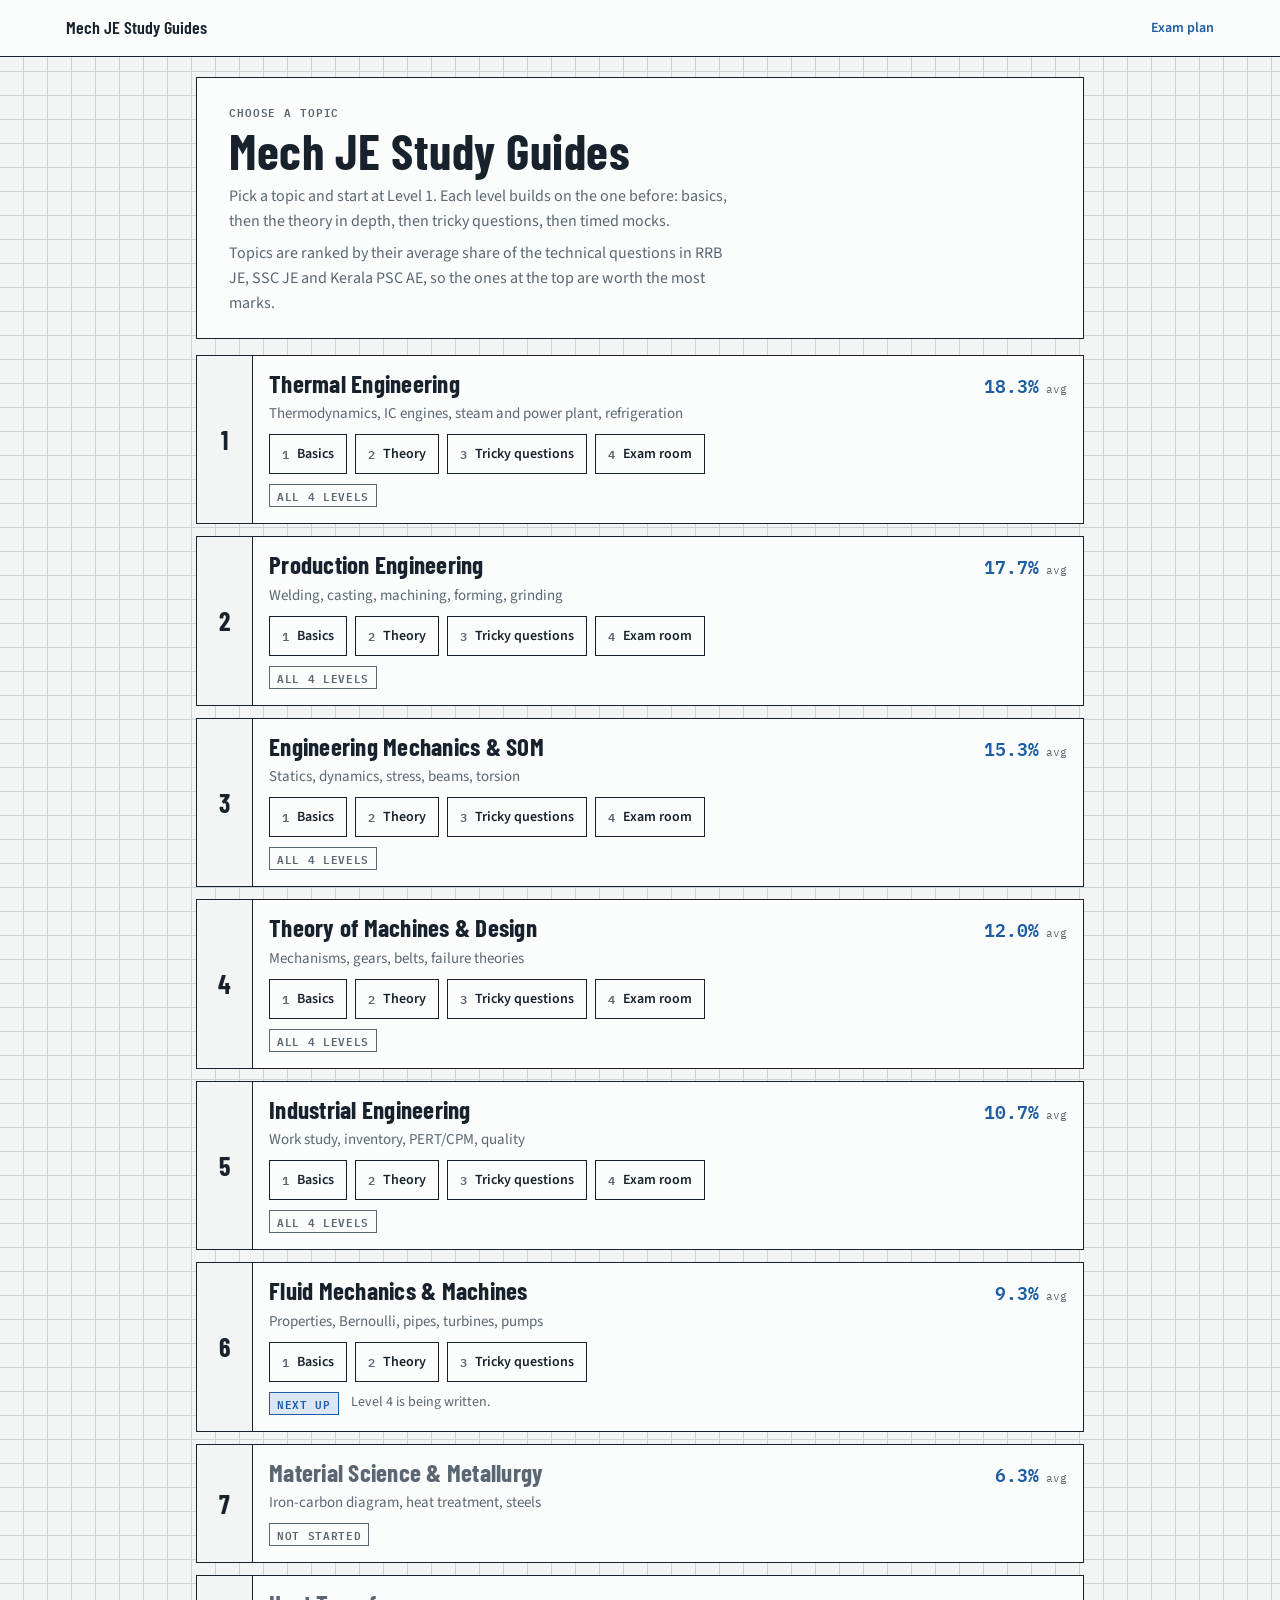
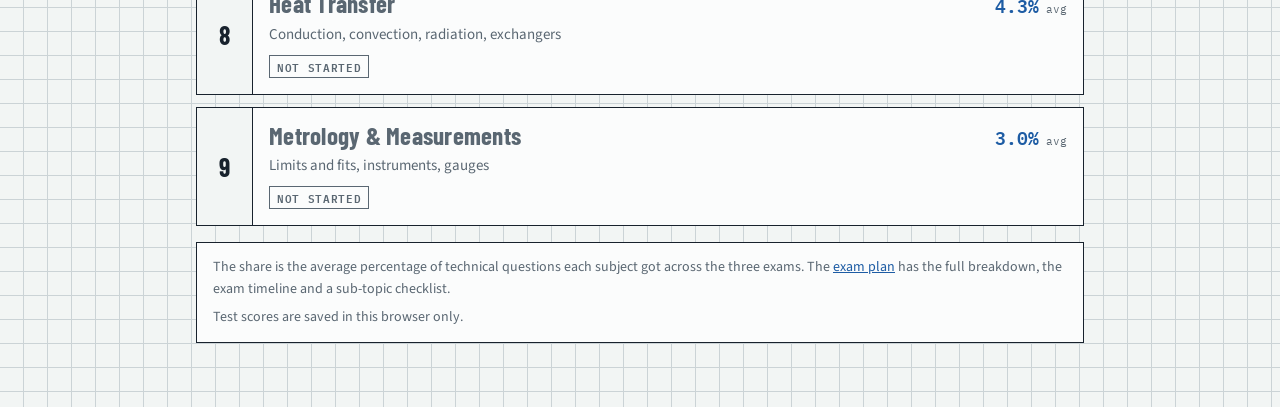
==== index.html @ 7ac5fe8a "Add Fluid Mechanics and Machines Level 3: Tricky Questions 41 real past questions across the same 10" ====
<!doctype html>
<html lang="en">
<head>
<meta charset="utf-8">
<meta name="viewport" content="width=device-width,initial-scale=1">
<title>Mech JE Study Guides</title>
<meta name="description" content="Study guides for Mechanical JE exams (RRB JE, SSC JE, Kerala PSC AE), one topic at a time, from basics to timed mocks.">
<link rel="preconnect" href="https://fonts.googleapis.com">
<link rel="stylesheet" href="https://fonts.googleapis.com/css2?family=Barlow+Condensed:wght@500;600;700&family=Source+Sans+3:wght@400;600;700&family=IBM+Plex+Mono:wght@400;600&display=swap">
<link rel="stylesheet" href="assets/site.css">
<style>
/* Home: the subjects as a ranked parts list. Each finished level is a button straight into that level. */
.home{max-width:920px;margin:0 auto;padding:20px 16px 64px;display:flex;flex-direction:column;gap:16px}
.hero{padding:22px clamp(16px,4vw,32px)}
.hero h1{margin:0 0 8px;font-size:clamp(34px,7vw,50px);line-height:1.02}
.hero p{margin:0;max-width:64ch;color:var(--muted)}
.hero p+p{margin-top:8px}
.label{font:600 11px/1.2 var(--mono);text-transform:uppercase;letter-spacing:.08em;color:var(--muted)}
.topics{list-style:none;margin:0;padding:0;display:flex;flex-direction:column;gap:12px}
.topic{display:grid;grid-template-columns:56px minmax(0,1fr)}
.topic .rank{display:flex;align-items:center;justify-content:center;border-right:1.5px solid var(--ink);background:var(--paper);font:700 26px/1 var(--display)}
.topic .body{padding:14px 16px 16px;display:flex;flex-direction:column;gap:10px;min-width:0}
.topic .head{display:flex;align-items:baseline;justify-content:space-between;gap:12px}
.topic h2{margin:0;font-size:25px;line-height:1.1}
.topic h2 a{color:var(--ink);text-decoration:none}
.topic h2 a:hover{color:var(--accent)}
.topic .share{font:600 18px/1 var(--mono);color:var(--accent);white-space:nowrap}
.topic .share small{font-size:11px;color:var(--muted);font-weight:400}
.topic .what{margin:-4px 0 0;color:var(--muted);font-size:15px;line-height:1.4}
.lv{display:flex;flex-wrap:wrap;gap:8px}
.lv a{display:inline-flex;align-items:center;gap:8px;min-height:40px;padding:6px 12px;border:1.5px solid var(--ink);background:var(--sheet);color:var(--ink);font:600 14px var(--body);text-decoration:none}
.lv a:hover{background:var(--accent-soft)}
.lv a b{font:600 12px var(--mono);color:var(--muted)}
.state{display:flex;flex-wrap:wrap;align-items:center;gap:8px 12px;font-size:14px;color:var(--muted)}
.badge{font:600 11px/1 var(--mono);text-transform:uppercase;letter-spacing:.06em;padding:5px 7px;border:1px solid currentColor;white-space:nowrap}
.badge.next{color:var(--accent);background:var(--accent-soft)}
.badge.todo{color:var(--muted)}
.prog{font:600 13px var(--mono);color:var(--done)}
.topic.todo h2{color:var(--muted)}
.foot{padding:14px 16px;font-size:14px;color:var(--muted)}
.foot p{margin:0}
.foot p+p{margin-top:6px}
@media (max-width:520px){.topic{grid-template-columns:40px minmax(0,1fr)}.topic .rank{font-size:21px}.topic .head{flex-direction:column;gap:4px}.topic h2{font-size:23px}}
</style>
</head>
<body>
<nav class="topbar" aria-label="Site">
  <div class="in">
    <span class="ttl">Mech JE Study Guides</span>
    <a class="link" href="exam-plan/">Exam plan</a>
  </div>
</nav>

<main class="home">
  <header class="sheet hero">
    <span class="label">Choose a topic</span>
    <h1>Mech JE Study Guides</h1>
    <p>Pick a topic and start at Level 1. Each level builds on the one before: basics, then the theory in depth, then tricky questions, then timed mocks.</p>
    <p>Topics are ranked by their average share of the technical questions in RRB JE, SSC JE and Kerala PSC AE, so the ones at the top are worth the most marks.</p>
  </header>

  <ol class="topics">
    <li class="sheet topic">
      <div class="rank">1</div>
      <div class="body">
        <div class="head"><h2><a href="thermal-engineering/">Thermal Engineering</a></h2><span class="share">18.3%<small> avg</small></span></div>
        <p class="what">Thermodynamics, IC engines, steam and power plant, refrigeration</p>
        <div class="lv">
          <a href="thermal-engineering/"><b>1</b>Basics</a>
          <a href="thermal-engineering/level-2/"><b>2</b>Theory</a>
          <a href="thermal-engineering/level-3/"><b>3</b>Tricky questions</a>
          <a href="thermal-engineering/level-4/"><b>4</b>Exam room</a>
        </div>
        <div class="state"><span class="badge">All 4 levels</span><span class="prog" data-progress="thermal-engineering/" hidden></span></div>
      </div>
    </li>
    <li class="sheet topic">
      <div class="rank">2</div>
      <div class="body">
        <div class="head"><h2><a href="production-engineering/">Production Engineering</a></h2><span class="share">17.7%<small> avg</small></span></div>
        <p class="what">Welding, casting, machining, forming, grinding</p>
        <div class="lv">
          <a href="production-engineering/"><b>1</b>Basics</a>
          <a href="production-engineering/level-2/"><b>2</b>Theory</a>
          <a href="production-engineering/level-3/"><b>3</b>Tricky questions</a>
          <a href="production-engineering/level-4/"><b>4</b>Exam room</a>
        </div>
        <div class="state"><span class="badge">All 4 levels</span><span class="prog" data-progress="production-engineering/" hidden></span></div>
      </div>
    </li>
    <li class="sheet topic">
      <div class="rank">3</div>
      <div class="body">
        <div class="head"><h2><a href="engineering-mechanics/">Engineering Mechanics &amp; SOM</a></h2><span class="share">15.3%<small> avg</small></span></div>
        <p class="what">Statics, dynamics, stress, beams, torsion</p>
        <div class="lv">
          <a href="engineering-mechanics/"><b>1</b>Basics</a>
          <a href="engineering-mechanics/level-2/"><b>2</b>Theory</a>
          <a href="engineering-mechanics/level-3/"><b>3</b>Tricky questions</a>
          <a href="engineering-mechanics/level-4/"><b>4</b>Exam room</a>
        </div>
        <div class="state"><span class="badge">All 4 levels</span><span class="prog" data-progress="engineering-mechanics/" hidden></span></div>
      </div>
    </li>
    <li class="sheet topic">
      <div class="rank">4</div>
      <div class="body">
        <div class="head"><h2><a href="theory-of-machines/">Theory of Machines &amp; Design</a></h2><span class="share">12.0%<small> avg</small></span></div>
        <p class="what">Mechanisms, gears, belts, failure theories</p>
        <div class="lv">
          <a href="theory-of-machines/"><b>1</b>Basics</a>
          <a href="theory-of-machines/level-2/"><b>2</b>Theory</a>
          <a href="theory-of-machines/level-3/"><b>3</b>Tricky questions</a>
          <a href="theory-of-machines/level-4/"><b>4</b>Exam room</a>
        </div>
        <div class="state"><span class="badge">All 4 levels</span><span class="prog" data-progress="theory-of-machines/" hidden></span></div>
      </div>
    </li>
    <li class="sheet topic">
      <div class="rank">5</div>
      <div class="body">
        <div class="head"><h2><a href="industrial-engineering/">Industrial Engineering</a></h2><span class="share">10.7%<small> avg</small></span></div>
        <p class="what">Work study, inventory, PERT/CPM, quality</p>
        <div class="lv">
          <a href="industrial-engineering/"><b>1</b>Basics</a>
          <a href="industrial-engineering/level-2/"><b>2</b>Theory</a>
          <a href="industrial-engineering/level-3/"><b>3</b>Tricky questions</a>
          <a href="industrial-engineering/level-4/"><b>4</b>Exam room</a>
        </div>
        <div class="state"><span class="badge">All 4 levels</span><span class="prog" data-progress="industrial-engineering/" hidden></span></div>
      </div>
    </li>
    <li class="sheet topic">
      <div class="rank">6</div>
      <div class="body">
        <div class="head"><h2><a href="fluid-mechanics/">Fluid Mechanics &amp; Machines</a></h2><span class="share">9.3%<small> avg</small></span></div>
        <p class="what">Properties, Bernoulli, pipes, turbines, pumps</p>
        <div class="lv">
          <a href="fluid-mechanics/"><b>1</b>Basics</a>
          <a href="fluid-mechanics/level-2/"><b>2</b>Theory</a>
          <a href="fluid-mechanics/level-3/"><b>3</b>Tricky questions</a>
        </div>
        <div class="state"><span class="badge next">Next up</span>Level 4 is being written.<span class="prog" data-progress="fluid-mechanics/" hidden></span></div>
      </div>
    </li>
    <li class="sheet topic todo">
      <div class="rank">7</div>
      <div class="body">
        <div class="head"><h2>Material Science &amp; Metallurgy</h2><span class="share">6.3%<small> avg</small></span></div>
        <p class="what">Iron-carbon diagram, heat treatment, steels</p>
        <div class="state"><span class="badge todo">Not started</span></div>
      </div>
    </li>
    <li class="sheet topic todo">
      <div class="rank">8</div>
      <div class="body">
        <div class="head"><h2>Heat Transfer</h2><span class="share">4.3%<small> avg</small></span></div>
        <p class="what">Conduction, convection, radiation, exchangers</p>
        <div class="state"><span class="badge todo">Not started</span></div>
      </div>
    </li>
    <li class="sheet topic todo">
      <div class="rank">9</div>
      <div class="body">
        <div class="head"><h2>Metrology &amp; Measurements</h2><span class="share">3.0%<small> avg</small></span></div>
        <p class="what">Limits and fits, instruments, gauges</p>
        <div class="state"><span class="badge todo">Not started</span></div>
      </div>
    </li>
  </ol>

  <footer class="sheet foot">
    <p>The share is the average percentage of technical questions each subject got across the three exams. The <a href="exam-plan/">exam plan</a> has the full breakdown, the exam timeline and a sub-topic checklist.</p>
    <p>Test scores are saved in this browser only.</p>
  </footer>
</main>

<script>
// Shows tests taken and the best mock score for each topic, from the scores the guides save in this browser.
(() => {
  const STORE = "study-guide-tests";
  let all = {};
  try { all = JSON.parse(localStorage.getItem(STORE)) || {}; } catch (e) { return; }
  const fmt = x => (Math.round(x * 100) / 100).toFixed(2).replace(/\.?0+$/, "");
  document.querySelectorAll("[data-progress]").forEach(p => {
    const base = new URL(p.dataset.progress, location.href).pathname;
    let tests = 0, best = null;
    for (const [key, rec] of Object.entries(all)) {
      if (!key.startsWith(base) || !rec || !Array.isArray(rec.hist)) continue;
      tests += rec.hist.length;
      if (/#mock/i.test(key)) rec.hist.forEach(h => { if (!best || h.score > best.score) best = h; });
    }
    if (!tests) return;
    p.textContent = tests + (tests > 1 ? " tests" : " test") + " taken" + (best ? " · best mock " + fmt(best.score) + "/" + best.n : "");
    p.hidden = false;
  });
})();
</script>
</body>
</html>
---- assets/site.css ----
/* Study guide reader. Same drawing-sheet look as the exam plan page. */
:root{
  --paper:#f2f5f4; --sheet:#fbfcfc; --ink:#18222d; --muted:#5a6772; --line:#cbd3d6;
  --accent:#1d5ca4; --accent-soft:#dbe7f5; --done:#2b8550; --done-soft:#e1f1e7;
  --mark:#6a4bb8; --bad:#b4322a; --bad-soft:#f8e4e1;
  --display:"Barlow Condensed","Arial Narrow",Arial,sans-serif;
  --body:"Source Sans 3",system-ui,-apple-system,"Segoe UI",sans-serif;
  --mono:"IBM Plex Mono",ui-monospace,Menlo,Consolas,monospace;
  color-scheme:light;
}
@media (prefers-color-scheme: dark){:root{
  --paper:#0f1418; --sheet:#151c22; --ink:#e3e9ec; --muted:#93a1ab; --line:#2b3741;
  --accent:#74abff; --accent-soft:#1b2c42; --done:#5fc58c; --done-soft:#16301f;
  --mark:#b49cff; --bad:#ff8f80; --bad-soft:#3a1f1c;
  color-scheme:dark}}

*{box-sizing:border-box}
html{scroll-padding-top:64px}
body{margin:0;background:var(--paper);color:var(--ink);font:16px/1.55 var(--body);
  background-image:linear-gradient(var(--line) 1px,transparent 1px),linear-gradient(90deg,var(--line) 1px,transparent 1px);
  background-size:24px 24px;background-position:-1px -1px}
a{color:var(--accent)}
a:focus-visible,button:focus-visible,summary:focus-visible{outline:2px solid var(--accent);outline-offset:2px}
h1,h2,h3{font-family:var(--display);letter-spacing:.01em;text-wrap:balance}
.sheet{background:var(--sheet);border:1.5px solid var(--ink)}

.topbar{position:sticky;top:0;z-index:5;background:var(--sheet);border-bottom:1.5px solid var(--ink)}
.topbar .in{max-width:1180px;margin:0 auto;padding:8px 16px;display:flex;align-items:center;gap:12px;min-height:52px}
.topbar .ttl{flex:1;min-width:0;font:600 18px/1.2 var(--display);white-space:nowrap;overflow:hidden;text-overflow:ellipsis}
.topbar .link{display:inline-flex;align-items:center;min-height:40px;font:600 14px var(--body);text-decoration:none;white-space:nowrap}
.btn{font:600 14px var(--body);padding:8px 12px;min-height:40px;border:1.5px solid var(--ink);background:var(--sheet);color:var(--ink);cursor:pointer;white-space:nowrap}
.btn[aria-pressed="true"]{background:var(--ink);color:var(--sheet)}

/* Level switcher: one segment per level of the same topic */
.levels{display:flex;flex:none;border:1.5px solid var(--ink)}
.levels a{display:flex;align-items:center;justify-content:center;min-height:37px;padding:6px 12px;font:600 14px var(--body);color:var(--ink);text-decoration:none;white-space:nowrap}
.levels a+a{border-left:1.5px solid var(--ink)}
.levels a:hover{background:var(--accent-soft)}
.levels a[aria-current="page"]{background:var(--ink);color:var(--sheet)}
.levels .sub{font-weight:400}
@media (max-width:760px){.topbar .in{flex-wrap:wrap;row-gap:8px}.levels{order:9;flex:1 1 100%}.levels a{flex:1}}
@media (max-width:480px){.levels .sub{display:none}}

.reader{max-width:1180px;margin:0 auto;padding:20px 16px 64px;display:grid;grid-template-columns:240px minmax(0,1fr);gap:24px;align-items:start}
.toc{position:sticky;top:72px;max-height:calc(100vh - 88px);overflow:auto;padding:12px 14px}
.toc summary{font:600 11px/1.2 var(--mono);text-transform:uppercase;letter-spacing:.08em;color:var(--muted);cursor:pointer;list-style:none}
.toc summary::-webkit-details-marker{display:none}
.toc ol{list-style:none;margin:10px 0 0;padding:0;display:flex;flex-direction:column;gap:2px}
.toc a{display:block;padding:5px 6px;font-size:14px;line-height:1.3;color:var(--ink);text-decoration:none;border-left:2px solid transparent}
.toc a:hover{color:var(--accent)}
.toc a.on{border-left-color:var(--accent);color:var(--accent);background:var(--accent-soft)}
@media (max-width:900px){.reader{grid-template-columns:minmax(0,1fr)}.toc{position:static;max-height:none}}

.doc{padding:22px clamp(16px,4vw,40px) 36px;min-width:0}
.doc>h1:first-child{margin:0 0 4px;font-size:clamp(32px,6vw,46px);line-height:1.05}
.doc>h1:first-child+p{margin-top:0;color:var(--muted);font:600 13px var(--mono)}
.doc h2{font-size:28px;line-height:1.15;margin:44px 0 10px;padding-top:14px;border-top:1.5px solid var(--ink)}
.doc h3{font-size:20px;margin:28px 0 8px;color:var(--muted);text-transform:uppercase;letter-spacing:.04em}
.doc p,.doc li{max-width:72ch}
.doc .tscroll{overflow-x:auto;margin:12px 0;border:1px solid var(--line)}
.doc table{border-collapse:collapse;width:100%;font-size:15px}
.doc th,.doc td{text-align:left;padding:8px 10px;border-bottom:1px solid var(--line);vertical-align:top}
.doc th{font:600 11px var(--mono);text-transform:uppercase;letter-spacing:.06em;color:var(--muted);background:var(--paper)}
.doc tr:last-child td{border-bottom:0}
.doc td:first-child{font-weight:600}
.doc .math{overflow-x:auto;overflow-y:hidden;margin:10px 0;padding:10px 12px;background:var(--paper);border:1px solid var(--line)}
.doc pre{overflow-x:auto;background:var(--paper);border:1px solid var(--line);padding:10px 12px;font:13px/1.5 var(--mono)}
.doc code{font-family:var(--mono);font-size:.9em}
.doc p.q{margin:20px 0 6px}
.doc .ans{margin:0 0 6px;padding:8px 12px;background:var(--done-soft);border-left:3px solid var(--done)}
.doc .ans>:first-child{margin-top:0}
.doc .ans>:last-child{margin-bottom:0}
.doc .ans ol,.doc .ans ul{padding-left:22px}
.doc .ans .math{background:var(--sheet)}
.doc .reveal{display:none;margin:0 0 6px;font:600 12px var(--mono);text-transform:uppercase;letter-spacing:.05em;padding:8px 12px;min-height:40px;border:1px dashed var(--muted);background:var(--paper);color:var(--muted);cursor:pointer}
.doc.hide-ans .reveal:not(.used){display:block}
.doc.hide-ans .ans:not(.shown){display:none}

/* Links between levels: under each numbered topic, and a card at the end */
.doc .xlevel{margin:-2px 0 14px;display:flex;flex-wrap:wrap;gap:8px}
.doc .xlevel a{display:inline-block;padding:6px 10px;font:600 12px/1.3 var(--mono);text-transform:uppercase;letter-spacing:.05em;text-decoration:none;border:1px solid var(--accent);background:var(--accent-soft)}
.doc .xlevel a:hover{background:var(--sheet)}
.doc .nextcard{display:block;margin:44px 0 0;padding:16px 18px;border:1.5px solid var(--ink);background:var(--accent-soft);color:var(--ink);text-decoration:none}
.doc .nextcard span{display:block;font:600 11px var(--mono);text-transform:uppercase;letter-spacing:.08em;color:var(--muted)}
.doc .nextcard strong{font:600 26px/1.2 var(--display)}
.doc .nextcard:hover strong{color:var(--accent)}
.status{padding:24px;color:var(--muted)}

/* Test mode: a start card per test, the CBT-style test screen, and the result with its review */
.btn.go{background:var(--ink);color:var(--sheet)}
.btn.go:hover{background:var(--accent);border-color:var(--accent)}
.btn:disabled{opacity:.4;cursor:default}
.btn .sub{font-weight:400}
.doc .testcard{display:flex;flex-wrap:wrap;align-items:center;justify-content:space-between;gap:10px 16px;margin:16px 0 14px;padding:14px 16px;border:1.5px solid var(--ink);background:var(--accent-soft)}
.doc .testcard.topic{margin-top:4px;padding:10px 14px;border-width:1px;border-color:var(--line);background:var(--paper)}
.doc .testcard .info{display:flex;flex-direction:column;gap:2px;min-width:0}
.doc .testcard strong{font:600 22px/1.15 var(--display)}
.doc .testcard.topic strong{font-size:18px}
.doc .testcard span{font-size:14px;color:var(--muted)}
.doc .testcard .hist{font:600 12px/1.5 var(--mono);color:var(--ink)}
.doc details.qlist{margin:0 0 8px;padding:0 16px 8px;border:1px solid var(--line)}
.doc details.qlist>summary{margin:0 -16px;padding:10px 16px;min-height:40px;cursor:pointer;font:600 12px var(--mono);text-transform:uppercase;letter-spacing:.05em;color:var(--muted);background:var(--paper)}
.doc details.qlist[open]>summary{border-bottom:1px solid var(--line)}

body.testing{overflow:hidden}
.cbt{position:fixed;inset:0;z-index:20;display:flex;flex-direction:column;background:var(--paper);color:var(--ink)}
.cbt-top{display:flex;align-items:center;gap:10px;padding:8px 16px;min-height:56px;background:var(--sheet);border-bottom:1.5px solid var(--ink)}
.cbt-top strong{flex:1;min-width:0;font:600 20px/1.2 var(--display);white-space:nowrap;overflow:hidden;text-overflow:ellipsis}
.cbt-time{min-width:72px;padding:7px 10px;text-align:center;font:600 17px/1.2 var(--mono);font-variant-numeric:tabular-nums;border:1.5px solid var(--ink)}
.cbt-time.low{color:var(--bad);border-color:var(--bad);background:var(--bad-soft)}
.cbt-body{flex:1;min-height:0;overflow:auto}
.cbt-grid{max-width:1180px;margin:0 auto;padding:20px 16px;display:grid;grid-template-columns:minmax(0,1fr) 280px;gap:20px;align-items:start}
.cbt-main{padding:18px clamp(16px,3vw,28px) 22px}
.cbt-n{display:flex;flex-wrap:wrap;gap:4px 12px;margin:0 0 10px;font:600 12px var(--mono);text-transform:uppercase;letter-spacing:.06em;color:var(--muted)}
.cbt-n .flag{color:var(--mark)}
.cbt-stem{max-width:72ch;margin:0 0 16px;font-size:18px;line-height:1.5}
.cbt-stem:focus{outline:none}
.cbt-opts{display:flex;flex-direction:column;gap:8px;max-width:72ch}
.opt{display:flex;align-items:flex-start;gap:12px;width:100%;min-height:48px;padding:10px 12px;text-align:left;font:16px/1.4 var(--body);color:var(--ink);background:var(--sheet);border:1.5px solid var(--line);cursor:pointer}
.opt:hover{border-color:var(--ink)}
.opt .k,.rv-opts .k{flex:none;display:inline-grid;place-items:center;width:26px;height:26px;border:1.5px solid var(--ink);font:600 13px var(--mono)}
.opt[aria-checked="true"]{border-color:var(--done);background:var(--done-soft)}
.opt[aria-checked="true"] .k{background:var(--done);border-color:var(--done);color:var(--sheet)}
.cbt-confirm{display:flex;flex-wrap:wrap;align-items:center;gap:8px 12px;max-width:72ch;margin:18px 0 0;padding:12px 14px;border:1.5px solid var(--ink);background:var(--accent-soft)}
.cbt-confirm[hidden]{display:none}
.cbt-confirm p{flex:1 1 260px;margin:0}
.cbt-pal{padding:14px 16px 16px}
.pal{display:grid;grid-template-columns:repeat(auto-fill,minmax(40px,1fr));gap:6px;margin:0 0 14px}
.pal button{position:relative;height:40px;font:600 14px var(--mono);color:var(--muted);background:var(--sheet);border:1.5px solid var(--line);cursor:pointer}
.pal button.seen{color:var(--bad);border-color:var(--bad)}
.pal button.done{color:var(--sheet);background:var(--done);border-color:var(--done)}
.pal button.mark{color:var(--sheet);background:var(--mark);border-color:var(--mark)}
.pal button.done.mark::after{content:"";position:absolute;right:3px;bottom:3px;width:8px;height:8px;border-radius:50%;background:var(--done);border:1px solid var(--sheet)}
.pal button.cur{outline:2px solid var(--ink);outline-offset:2px}
.legend{list-style:none;margin:0;padding:0;display:grid;gap:6px;font-size:13px;color:var(--muted)}
.legend li{display:flex;align-items:center;gap:8px}
.legend i{width:14px;height:14px;background:var(--sheet);border:1.5px solid var(--line)}
.legend i.done{background:var(--done);border-color:var(--done)}
.legend i.mark{background:var(--mark);border-color:var(--mark)}
.legend i.seen{border-color:var(--bad)}
.cbt-foot{display:flex;flex-wrap:wrap;gap:8px;padding:10px 16px;background:var(--sheet);border-top:1.5px solid var(--ink)}
.cbt-foot .sp{flex:1}
.btn.mk[aria-pressed="true"]{color:var(--sheet);background:var(--mark);border-color:var(--mark)}
@media (max-width:760px){
  .cbt-top{gap:8px;padding:8px 12px}
  .cbt-top strong{font-size:18px}
  .cbt-grid{grid-template-columns:minmax(0,1fr);gap:12px;padding:12px 12px 20px}
  .cbt-stem{font-size:17px}
  .cbt-foot{padding:8px 12px}
  .cbt-foot .sp{display:none}
  .cbt-foot .btn{flex:1 1 auto}
}
@media (max-width:480px){.btn .sub{display:none}}

.cbt-res{max-width:900px;margin:20px auto 48px}
@media (max-width:940px){.cbt-res{margin:12px 12px 32px}}
.cbt-res .cbt-auto{margin:0 0 12px;padding:8px 12px;font-weight:600;color:var(--bad);background:var(--bad-soft);border-left:3px solid var(--bad)}
.res-score{display:flex;flex-wrap:wrap;align-items:baseline;gap:10px}
.res-score strong{font:700 56px/1 var(--display)}
.res-score span{color:var(--muted)}
.cbt-res .tally{list-style:none;margin:14px 0 0;padding:0;display:grid;grid-template-columns:repeat(4,minmax(0,1fr));gap:8px}
.cbt-res .tally li{max-width:none;padding:8px 10px;background:var(--paper);border:1px solid var(--line)}
.cbt-res .tally b{display:block;font:600 24px/1.2 var(--display)}
.cbt-res .tally span{font:600 11px var(--mono);text-transform:uppercase;letter-spacing:.06em;color:var(--muted)}
.cbt-res .res-note{margin:10px 0 0;color:var(--muted);font-size:14px}
.cbt-res tr.weak td:nth-child(3){color:var(--bad);font-weight:600}
.cbt-res td:last-child{white-space:nowrap}
.cbt-res td:last-child a{display:block;padding:2px 0}
.cbt-res .filters{display:flex;flex-wrap:wrap;gap:8px;margin:0 0 6px}
.cbt-res.only-miss .rv.ok{display:none}
.rv{padding:14px 0 6px;border-top:1px solid var(--line)}
.cbt-res .rv-h{display:flex;flex-wrap:wrap;gap:4px 12px;margin:0 0 6px;font:600 12px var(--mono);text-transform:uppercase;letter-spacing:.05em}
.rv-h .yes{color:var(--done)}
.rv-h .no{color:var(--bad)}
.rv-h .sk{color:var(--muted)}
.rv-h .rv-src{font-weight:400;text-transform:none;letter-spacing:0;color:var(--muted)}
.cbt-res .rv-stem{margin:0 0 8px}
.cbt-res .rv-opts{list-style:none;margin:0 0 8px;padding:0;display:grid;gap:4px;max-width:72ch}
.cbt-res .rv-opts li{display:flex;align-items:flex-start;gap:10px;max-width:none;padding:6px 10px;border:1px solid var(--line)}
.cbt-res .rv-opts li.right{background:var(--done-soft);border-color:var(--done)}
.cbt-res .rv-opts li.picked:not(.right){background:var(--bad-soft);border-color:var(--bad)}
.rv-opts .why{margin-left:auto;padding-left:8px;font:600 11px/1.9 var(--mono);text-transform:uppercase;letter-spacing:.04em;color:var(--muted);white-space:nowrap}
.rv details>summary{display:inline-block;padding:6px 0;min-height:32px;cursor:pointer;font:600 12px var(--mono);text-transform:uppercase;letter-spacing:.05em;color:var(--accent)}
.res-actions{display:flex;flex-wrap:wrap;gap:8px;margin-top:24px}
@media (max-width:480px){
  .cbt-res .tally{grid-template-columns:repeat(2,minmax(0,1fr))}
  .res-score strong{font-size:46px}
  .cbt-res .rv-opts li{flex-wrap:wrap}
  .rv-opts .why{flex-basis:100%;margin-left:36px;padding-left:0}
}
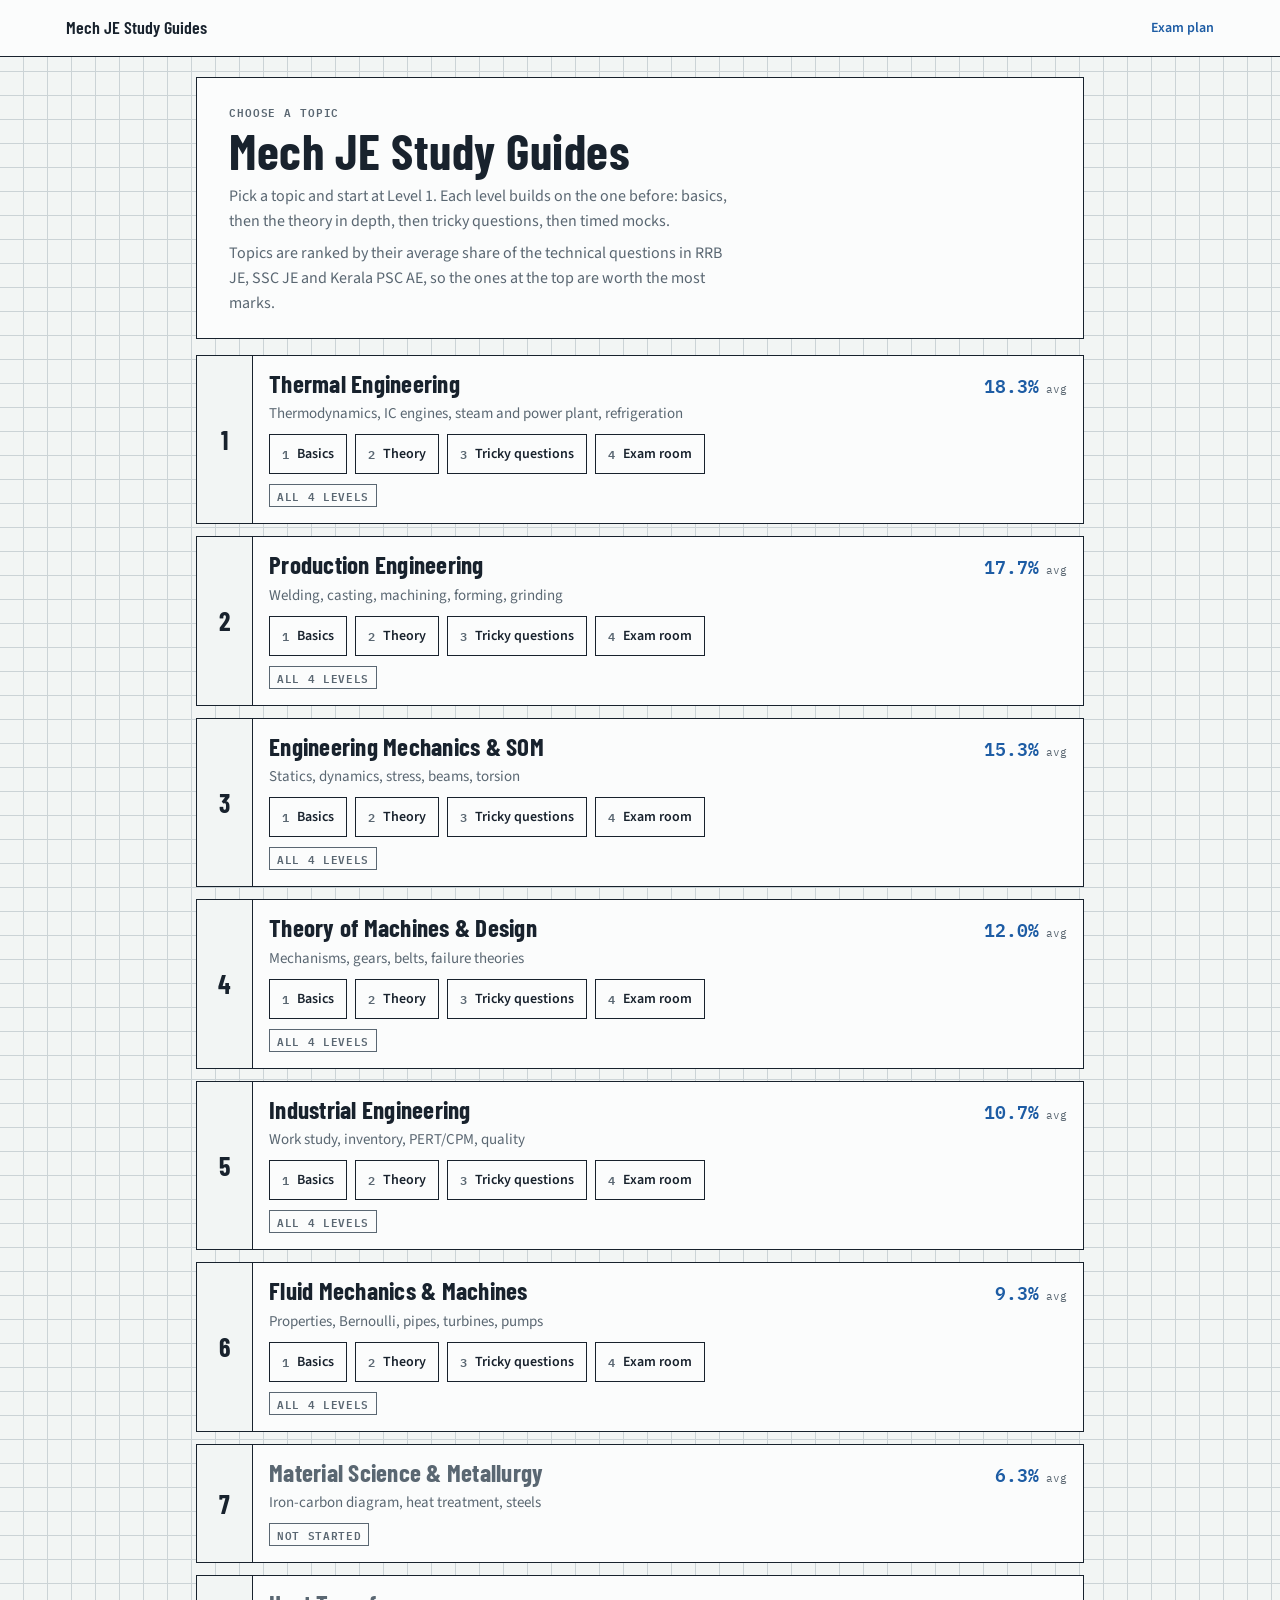
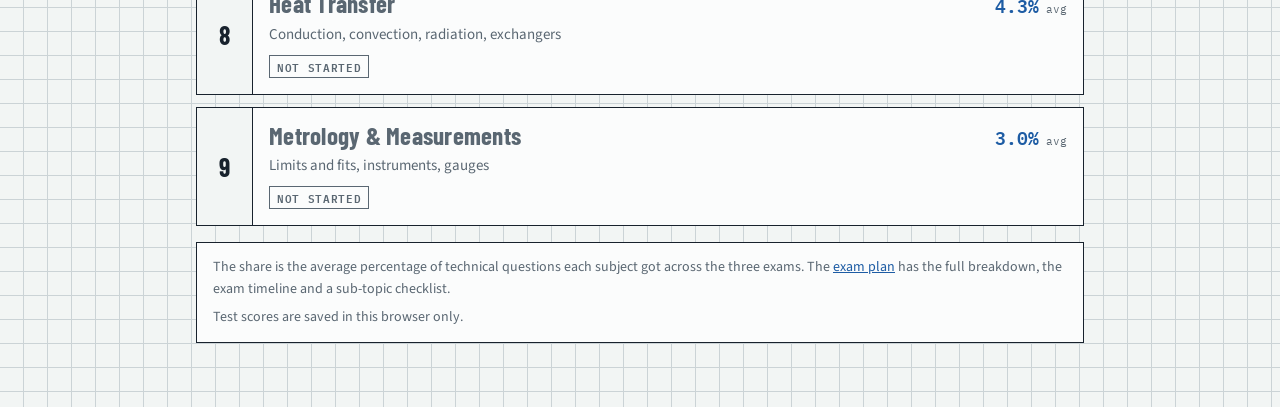
==== commit 45ae6503: "Add Fluid Mechanics and Machines Level 4: Exam Room Four timed mocks of 25 real past questions each," ====
--- a/index.html
+++ b/index.html
@@ -139,8 +139,9 @@
           <a href="fluid-mechanics/"><b>1</b>Basics</a>
           <a href="fluid-mechanics/level-2/"><b>2</b>Theory</a>
           <a href="fluid-mechanics/level-3/"><b>3</b>Tricky questions</a>
-        </div>
-        <div class="state"><span class="badge next">Next up</span>Level 4 is being written.<span class="prog" data-progress="fluid-mechanics/" hidden></span></div>
+          <a href="fluid-mechanics/level-4/"><b>4</b>Exam room</a>
+        </div>
+        <div class="state"><span class="badge">All 4 levels</span><span class="prog" data-progress="fluid-mechanics/" hidden></span></div>
       </div>
     </li>
     <li class="sheet topic todo">
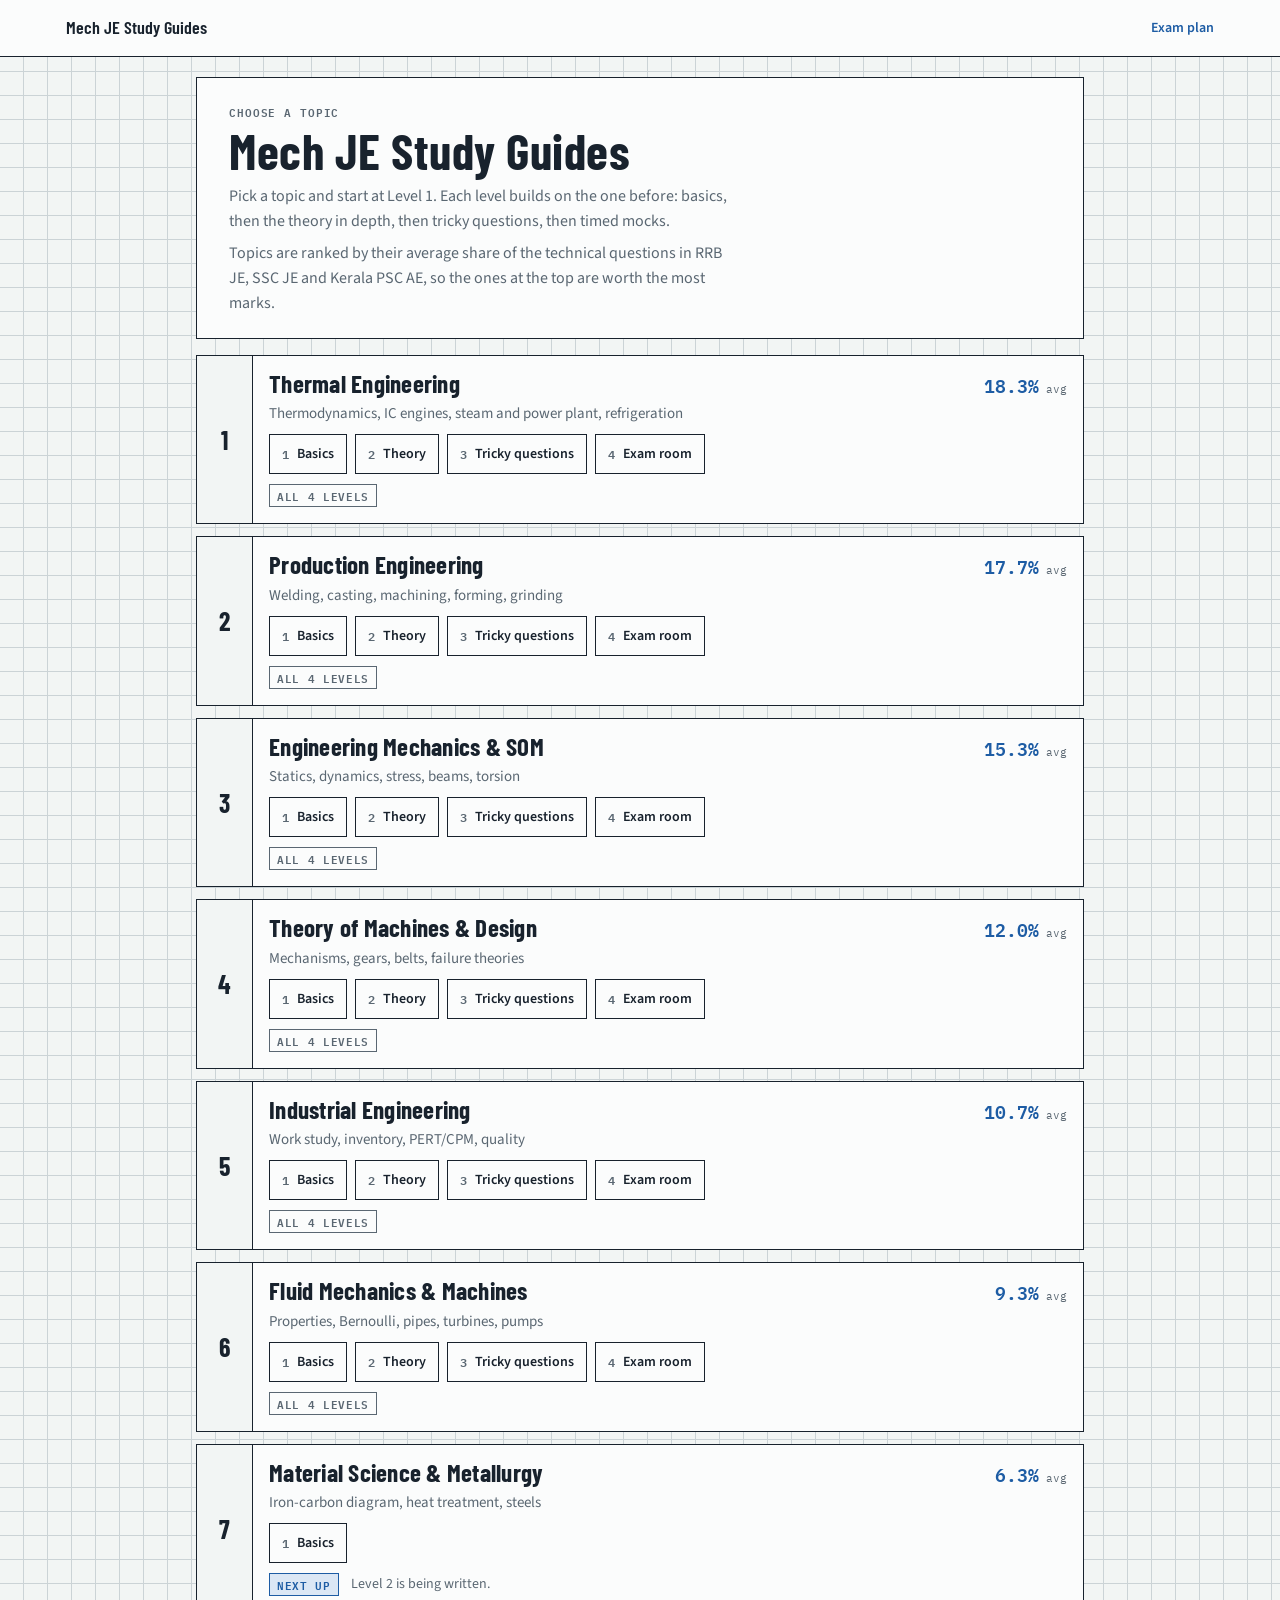
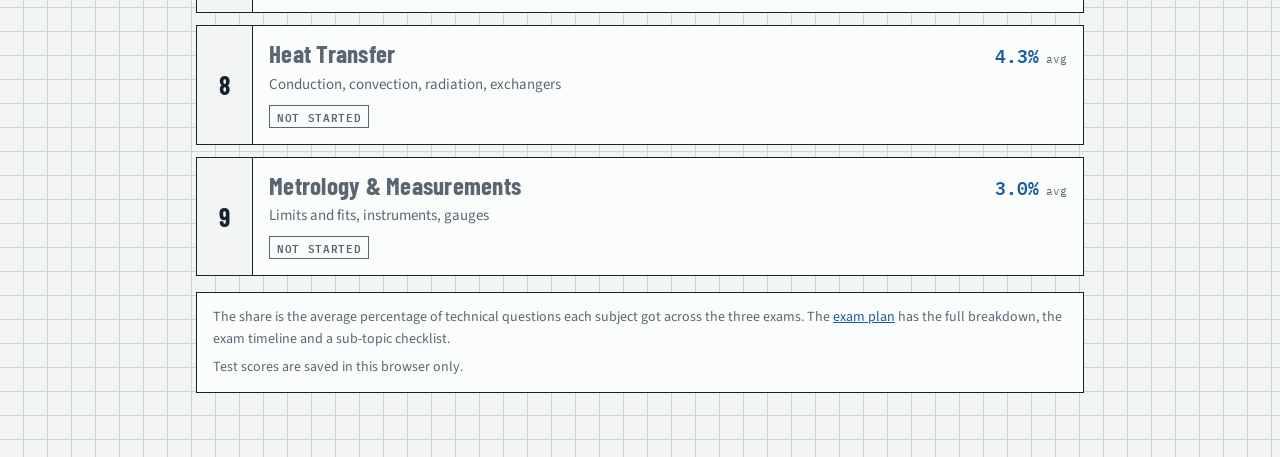
==== commit 19f16b57: "Add Material Science and Metallurgy study guide Level 1 covers ten sub-topics: crystal structure, im" ====
--- a/index.html
+++ b/index.html
@@ -144,12 +144,15 @@
         <div class="state"><span class="badge">All 4 levels</span><span class="prog" data-progress="fluid-mechanics/" hidden></span></div>
       </div>
     </li>
-    <li class="sheet topic todo">
+    <li class="sheet topic">
       <div class="rank">7</div>
       <div class="body">
-        <div class="head"><h2>Material Science &amp; Metallurgy</h2><span class="share">6.3%<small> avg</small></span></div>
+        <div class="head"><h2><a href="material-science/">Material Science &amp; Metallurgy</a></h2><span class="share">6.3%<small> avg</small></span></div>
         <p class="what">Iron-carbon diagram, heat treatment, steels</p>
-        <div class="state"><span class="badge todo">Not started</span></div>
+        <div class="lv">
+          <a href="material-science/"><b>1</b>Basics</a>
+        </div>
+        <div class="state"><span class="badge next">Next up</span>Level 2 is being written.<span class="prog" data-progress="material-science/" hidden></span></div>
       </div>
     </li>
     <li class="sheet topic todo">
--- a/assets/site.css
+++ b/assets/site.css
@@ -15,7 +15,8 @@
   color-scheme:dark}}
 
 *{box-sizing:border-box}
-html{scroll-padding-top:64px}
+/* Links land headings just under the sticky top bar; reader.js sets --bar to its real height (two rows on phones) */
+html{scroll-padding-top:calc(var(--bar,52px) + 12px)}
 body{margin:0;background:var(--paper);color:var(--ink);font:16px/1.55 var(--body);
   background-image:linear-gradient(var(--line) 1px,transparent 1px),linear-gradient(90deg,var(--line) 1px,transparent 1px);
   background-size:24px 24px;background-position:-1px -1px}
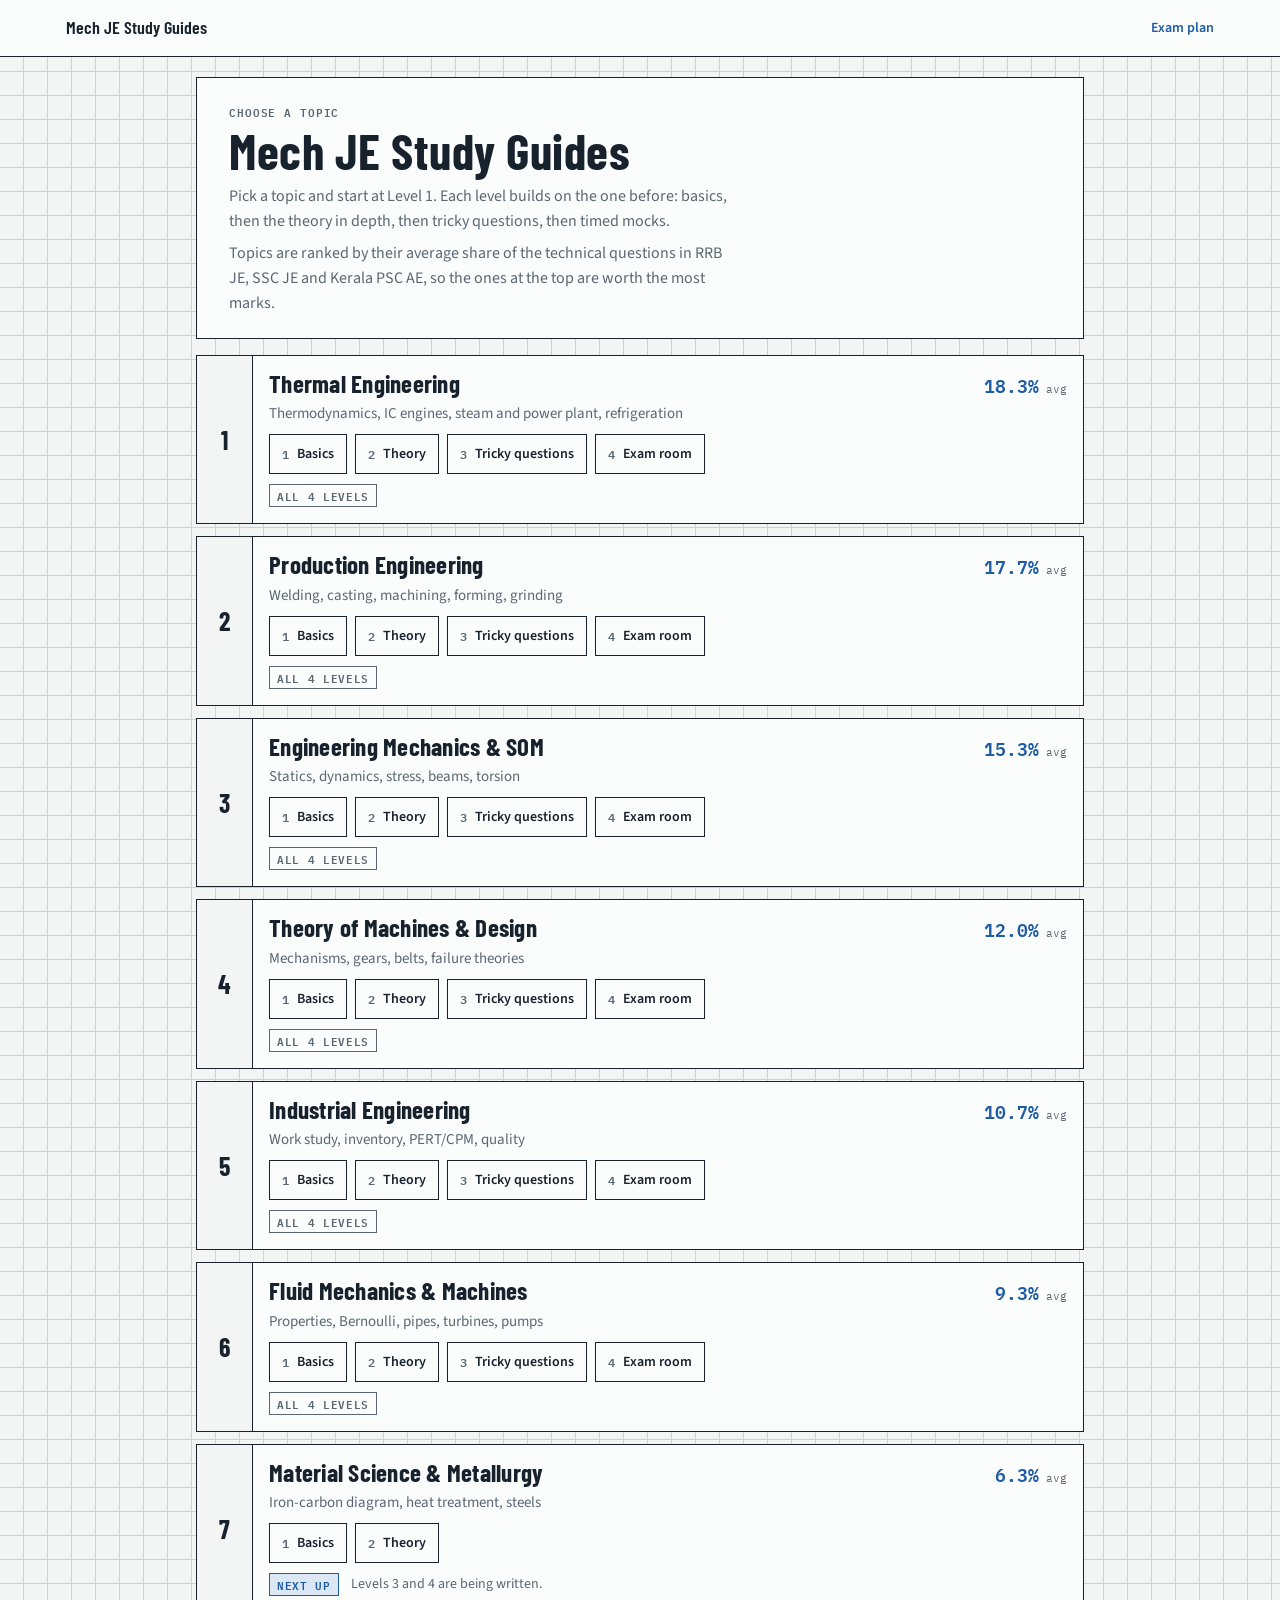
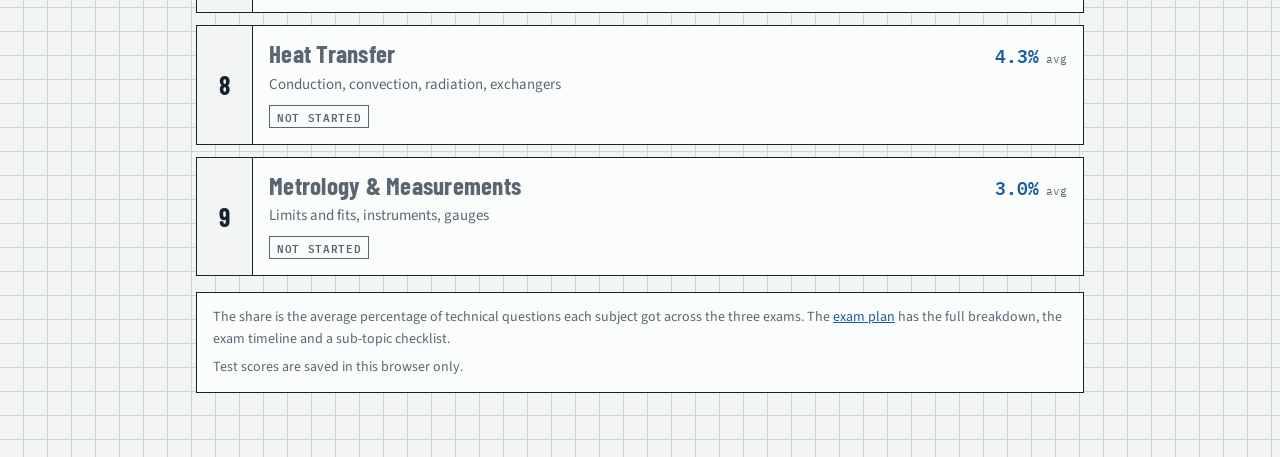
==== commit 6f9a3dbb: "Add Material Science and Metallurgy Level 2: Theory Deep Dive Ten topics, each with the picture, twi" ====
--- a/index.html
+++ b/index.html
@@ -151,8 +151,9 @@
         <p class="what">Iron-carbon diagram, heat treatment, steels</p>
         <div class="lv">
           <a href="material-science/"><b>1</b>Basics</a>
-        </div>
-        <div class="state"><span class="badge next">Next up</span>Level 2 is being written.<span class="prog" data-progress="material-science/" hidden></span></div>
+          <a href="material-science/level-2/"><b>2</b>Theory</a>
+        </div>
+        <div class="state"><span class="badge next">Next up</span>Levels 3 and 4 are being written.<span class="prog" data-progress="material-science/" hidden></span></div>
       </div>
     </li>
     <li class="sheet topic todo">
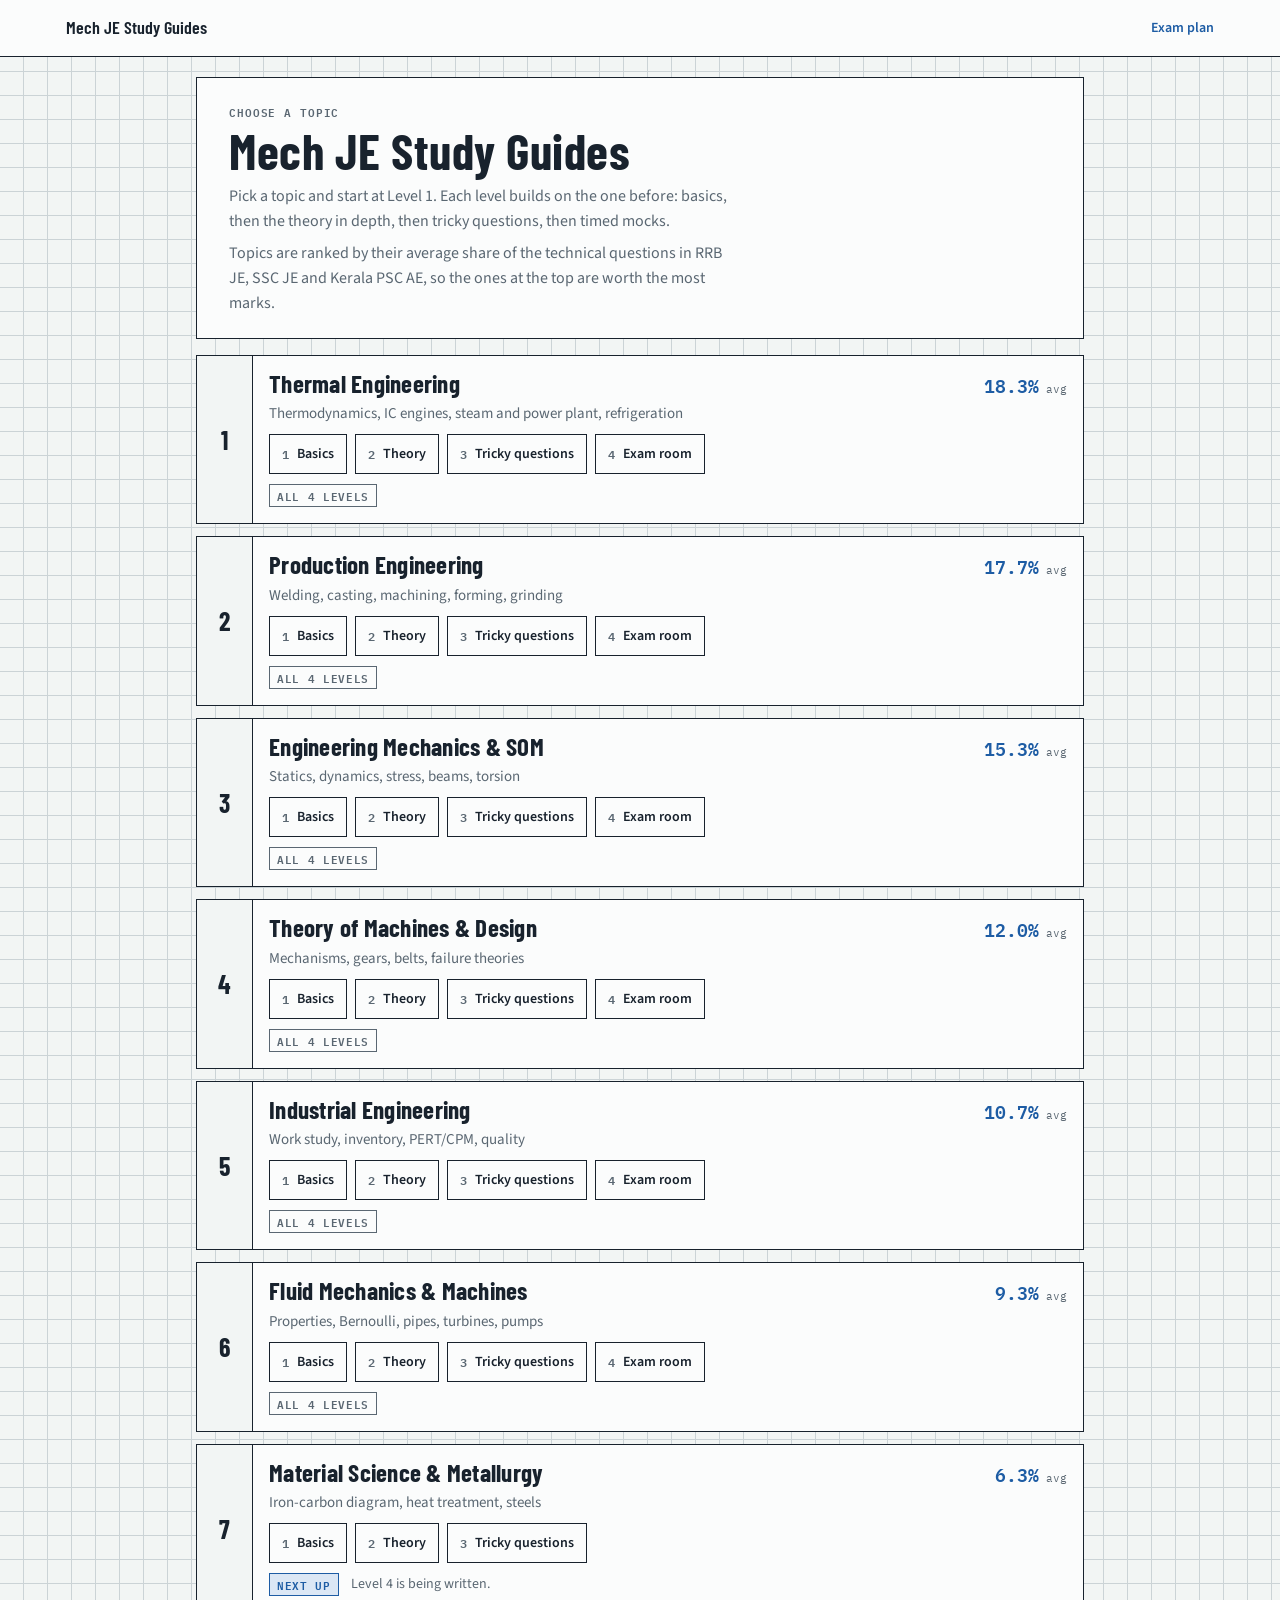
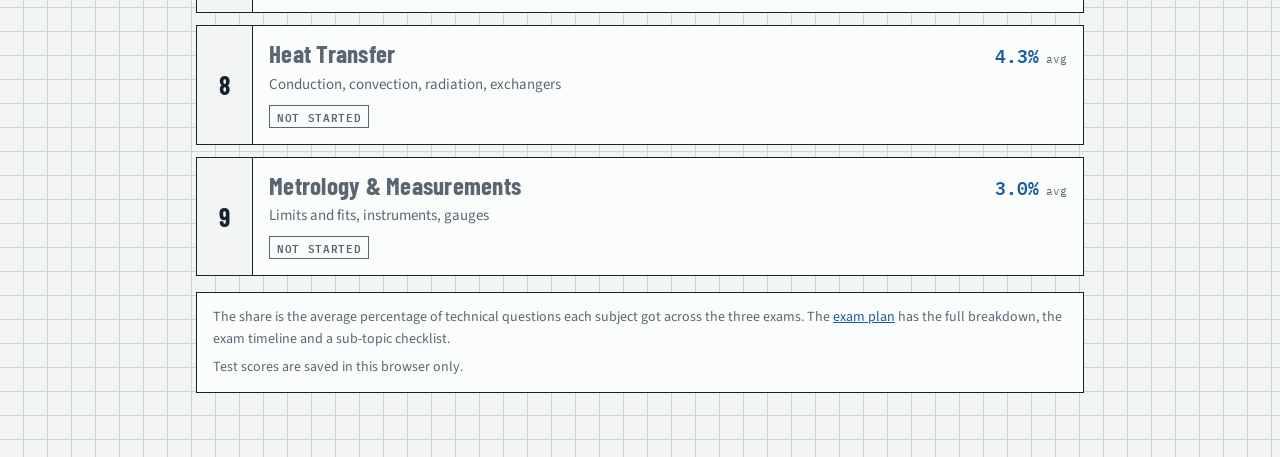
==== commit 8759308a: "Add Material Science and Metallurgy Level 3: Tricky Questions 40 past questions (12 ESE, 1 GATE ME, " ====
--- a/index.html
+++ b/index.html
@@ -152,8 +152,9 @@
         <div class="lv">
           <a href="material-science/"><b>1</b>Basics</a>
           <a href="material-science/level-2/"><b>2</b>Theory</a>
-        </div>
-        <div class="state"><span class="badge next">Next up</span>Levels 3 and 4 are being written.<span class="prog" data-progress="material-science/" hidden></span></div>
+          <a href="material-science/level-3/"><b>3</b>Tricky questions</a>
+        </div>
+        <div class="state"><span class="badge next">Next up</span>Level 4 is being written.<span class="prog" data-progress="material-science/" hidden></span></div>
       </div>
     </li>
     <li class="sheet topic todo">
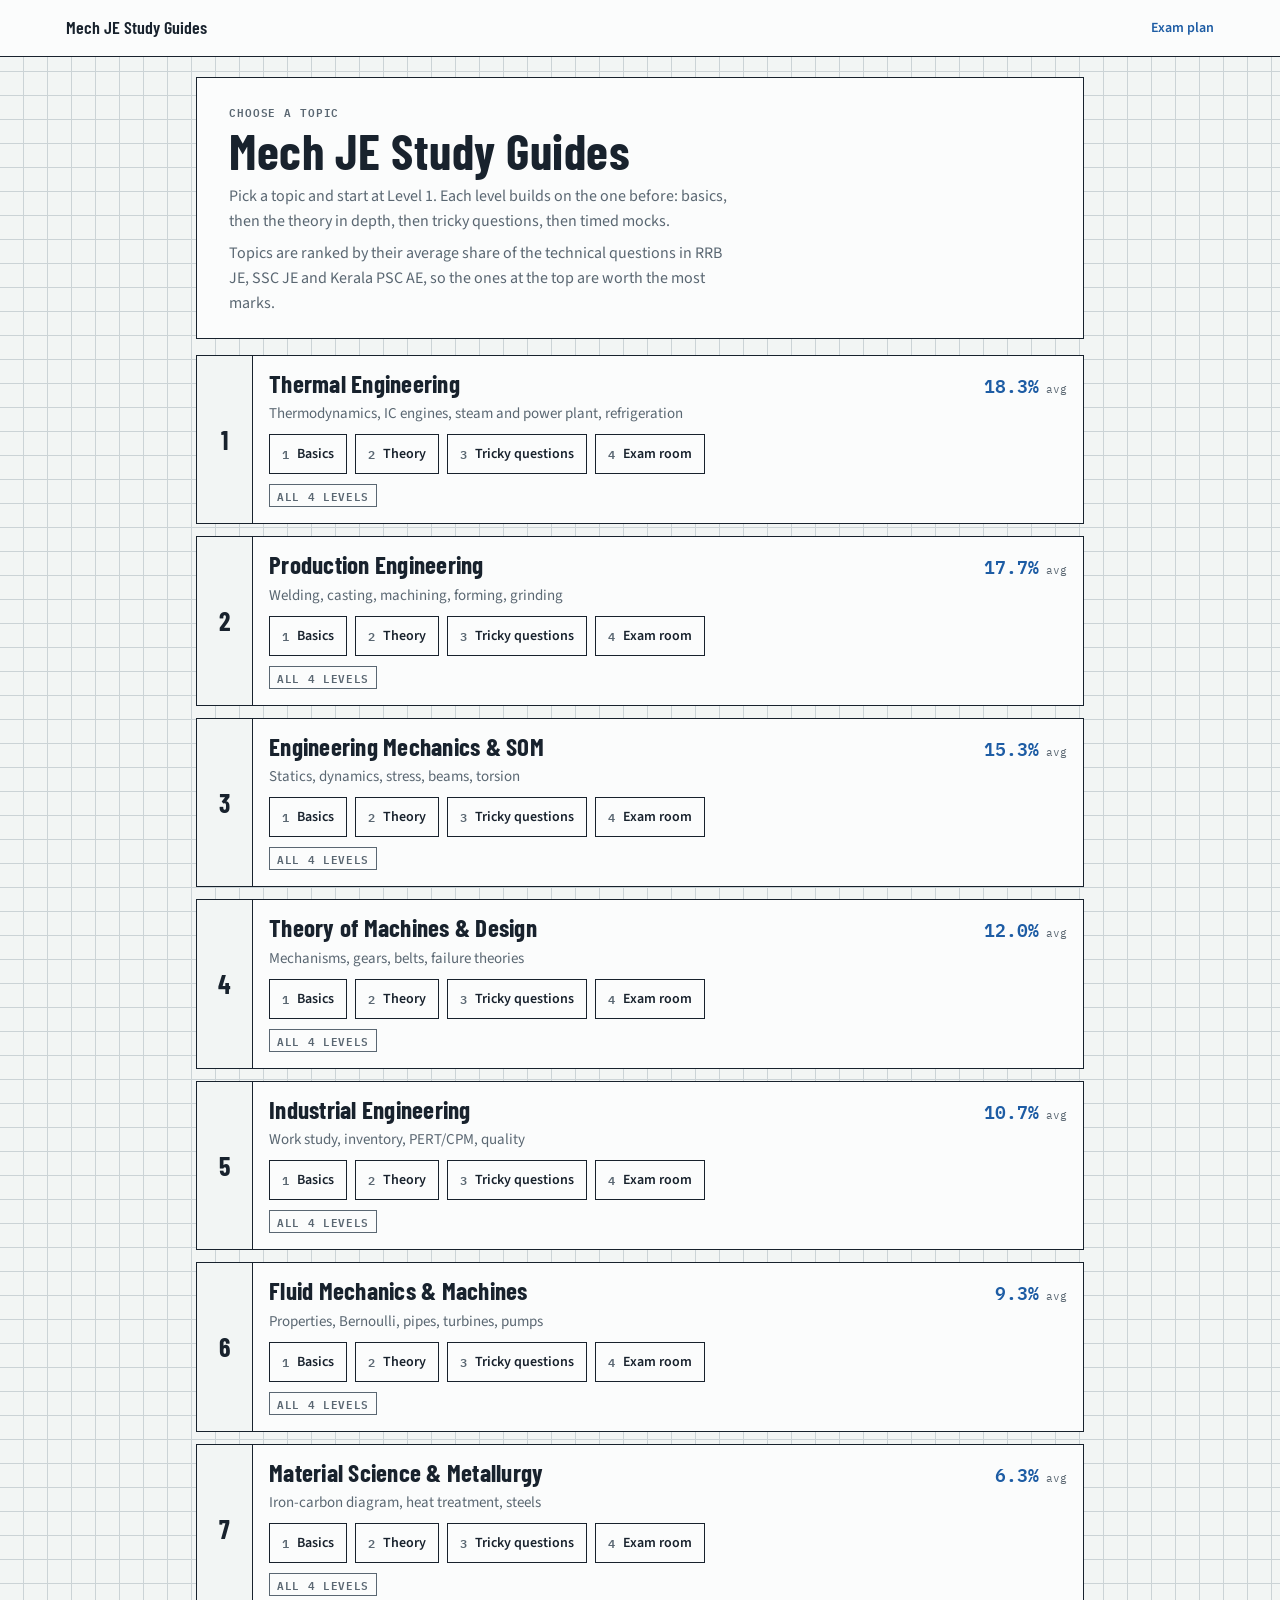
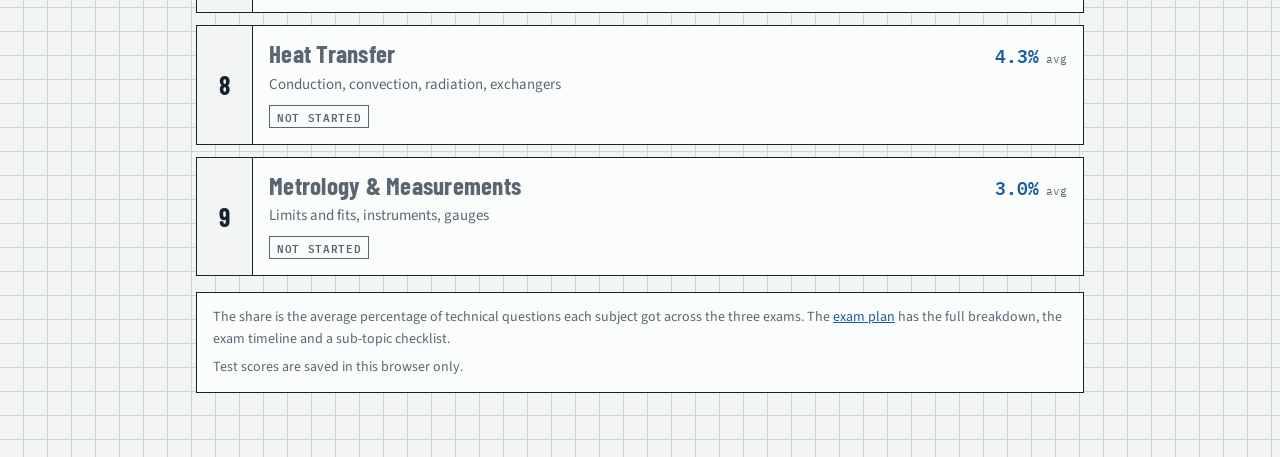
==== commit da5006a5: "Add Material Science and Metallurgy Level 4: Exam Room Four timed mocks of 25 real past questions ea" ====
--- a/index.html
+++ b/index.html
@@ -153,8 +153,9 @@
           <a href="material-science/"><b>1</b>Basics</a>
           <a href="material-science/level-2/"><b>2</b>Theory</a>
           <a href="material-science/level-3/"><b>3</b>Tricky questions</a>
-        </div>
-        <div class="state"><span class="badge next">Next up</span>Level 4 is being written.<span class="prog" data-progress="material-science/" hidden></span></div>
+          <a href="material-science/level-4/"><b>4</b>Exam room</a>
+        </div>
+        <div class="state"><span class="badge">All 4 levels</span><span class="prog" data-progress="material-science/" hidden></span></div>
       </div>
     </li>
     <li class="sheet topic todo">
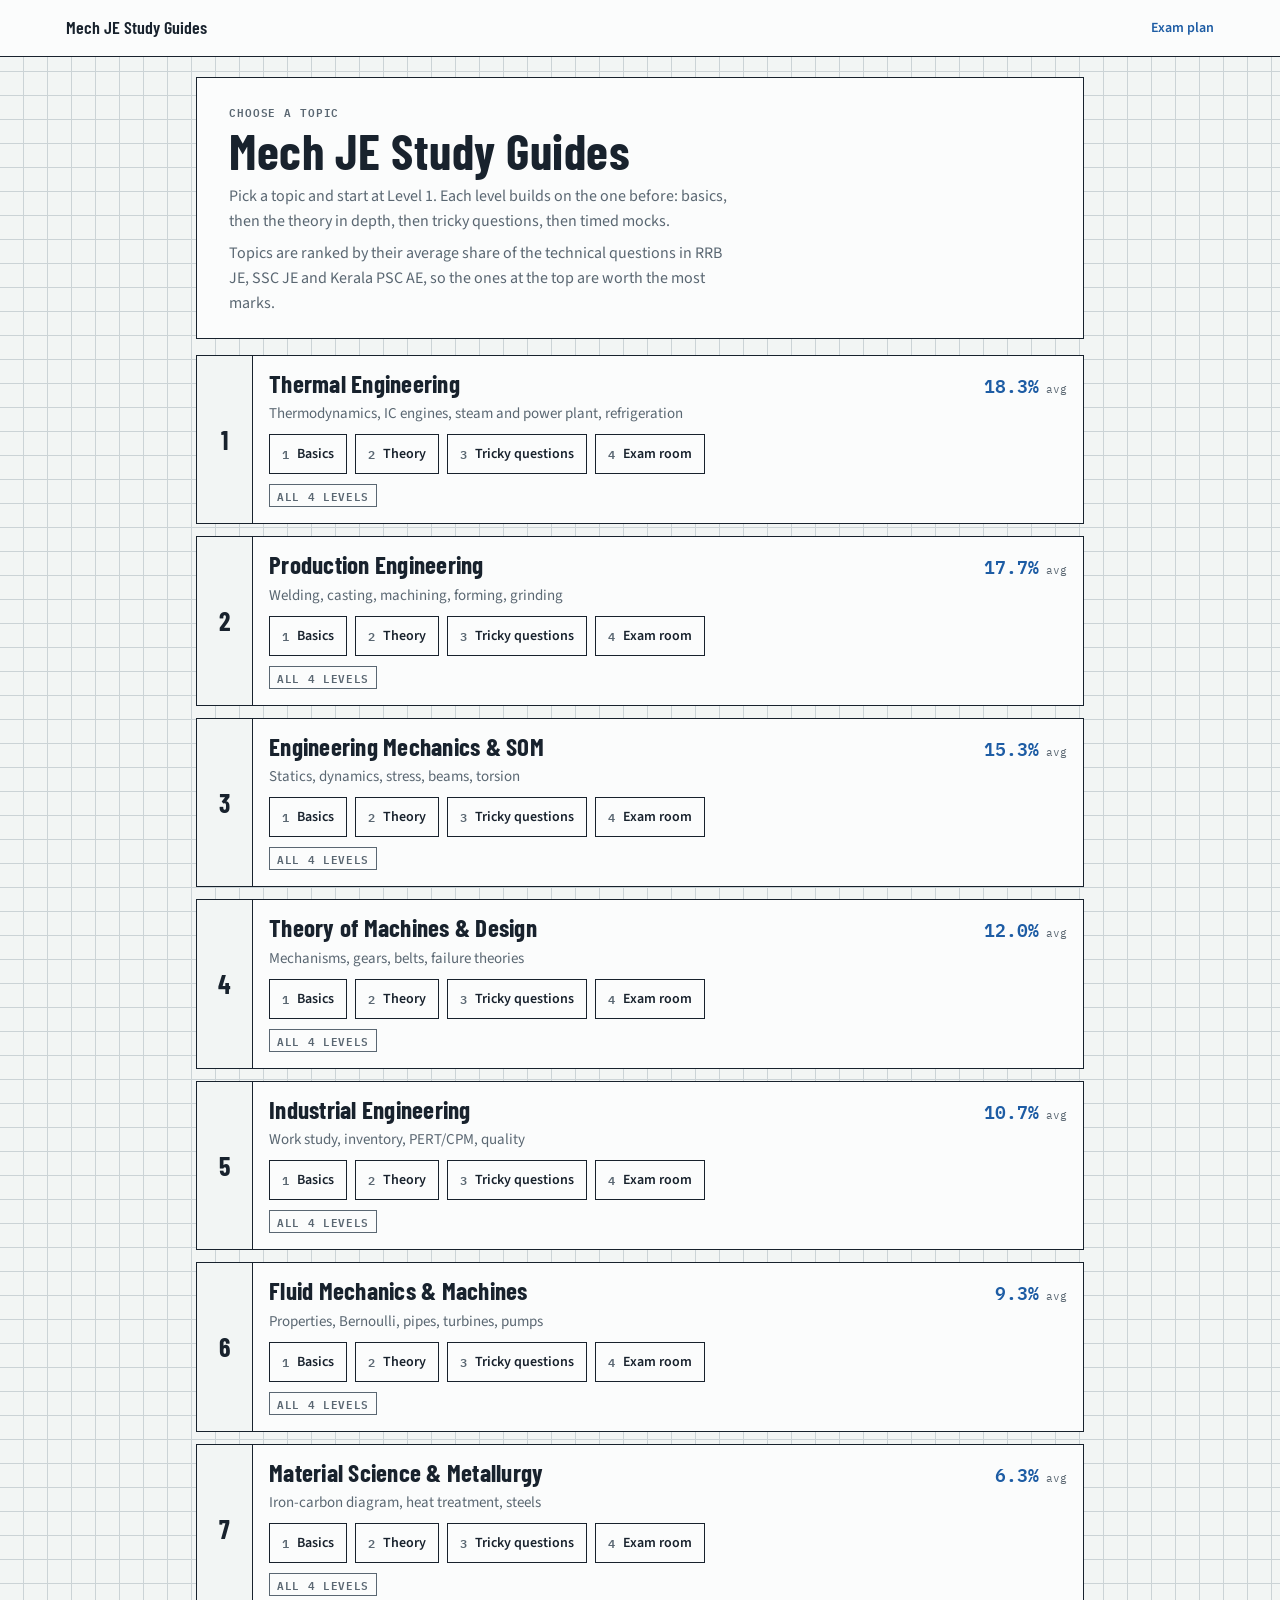
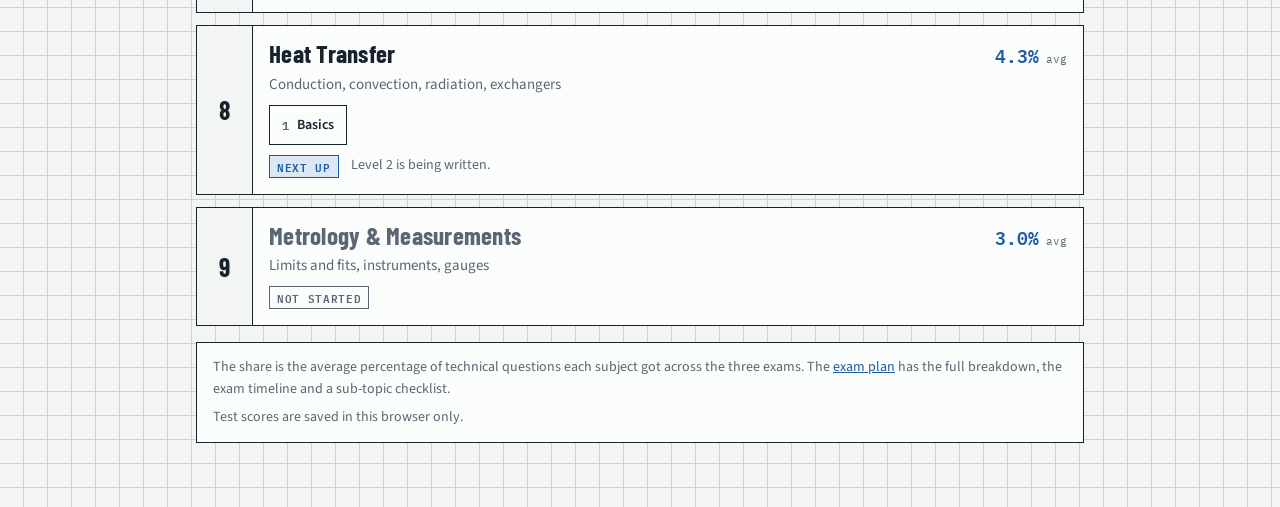
==== commit 88f06362: "Add Heat Transfer Level 1: Study Guide Ten sub-topics with 111 past exam questions (14 Kerala PSC, 4" ====
--- a/index.html
+++ b/index.html
@@ -158,12 +158,15 @@
         <div class="state"><span class="badge">All 4 levels</span><span class="prog" data-progress="material-science/" hidden></span></div>
       </div>
     </li>
-    <li class="sheet topic todo">
+    <li class="sheet topic">
       <div class="rank">8</div>
       <div class="body">
-        <div class="head"><h2>Heat Transfer</h2><span class="share">4.3%<small> avg</small></span></div>
+        <div class="head"><h2><a href="heat-transfer/">Heat Transfer</a></h2><span class="share">4.3%<small> avg</small></span></div>
         <p class="what">Conduction, convection, radiation, exchangers</p>
-        <div class="state"><span class="badge todo">Not started</span></div>
+        <div class="lv">
+          <a href="heat-transfer/"><b>1</b>Basics</a>
+        </div>
+        <div class="state"><span class="badge next">Next up</span>Level 2 is being written.<span class="prog" data-progress="heat-transfer/" hidden></span></div>
       </div>
     </li>
     <li class="sheet topic todo">
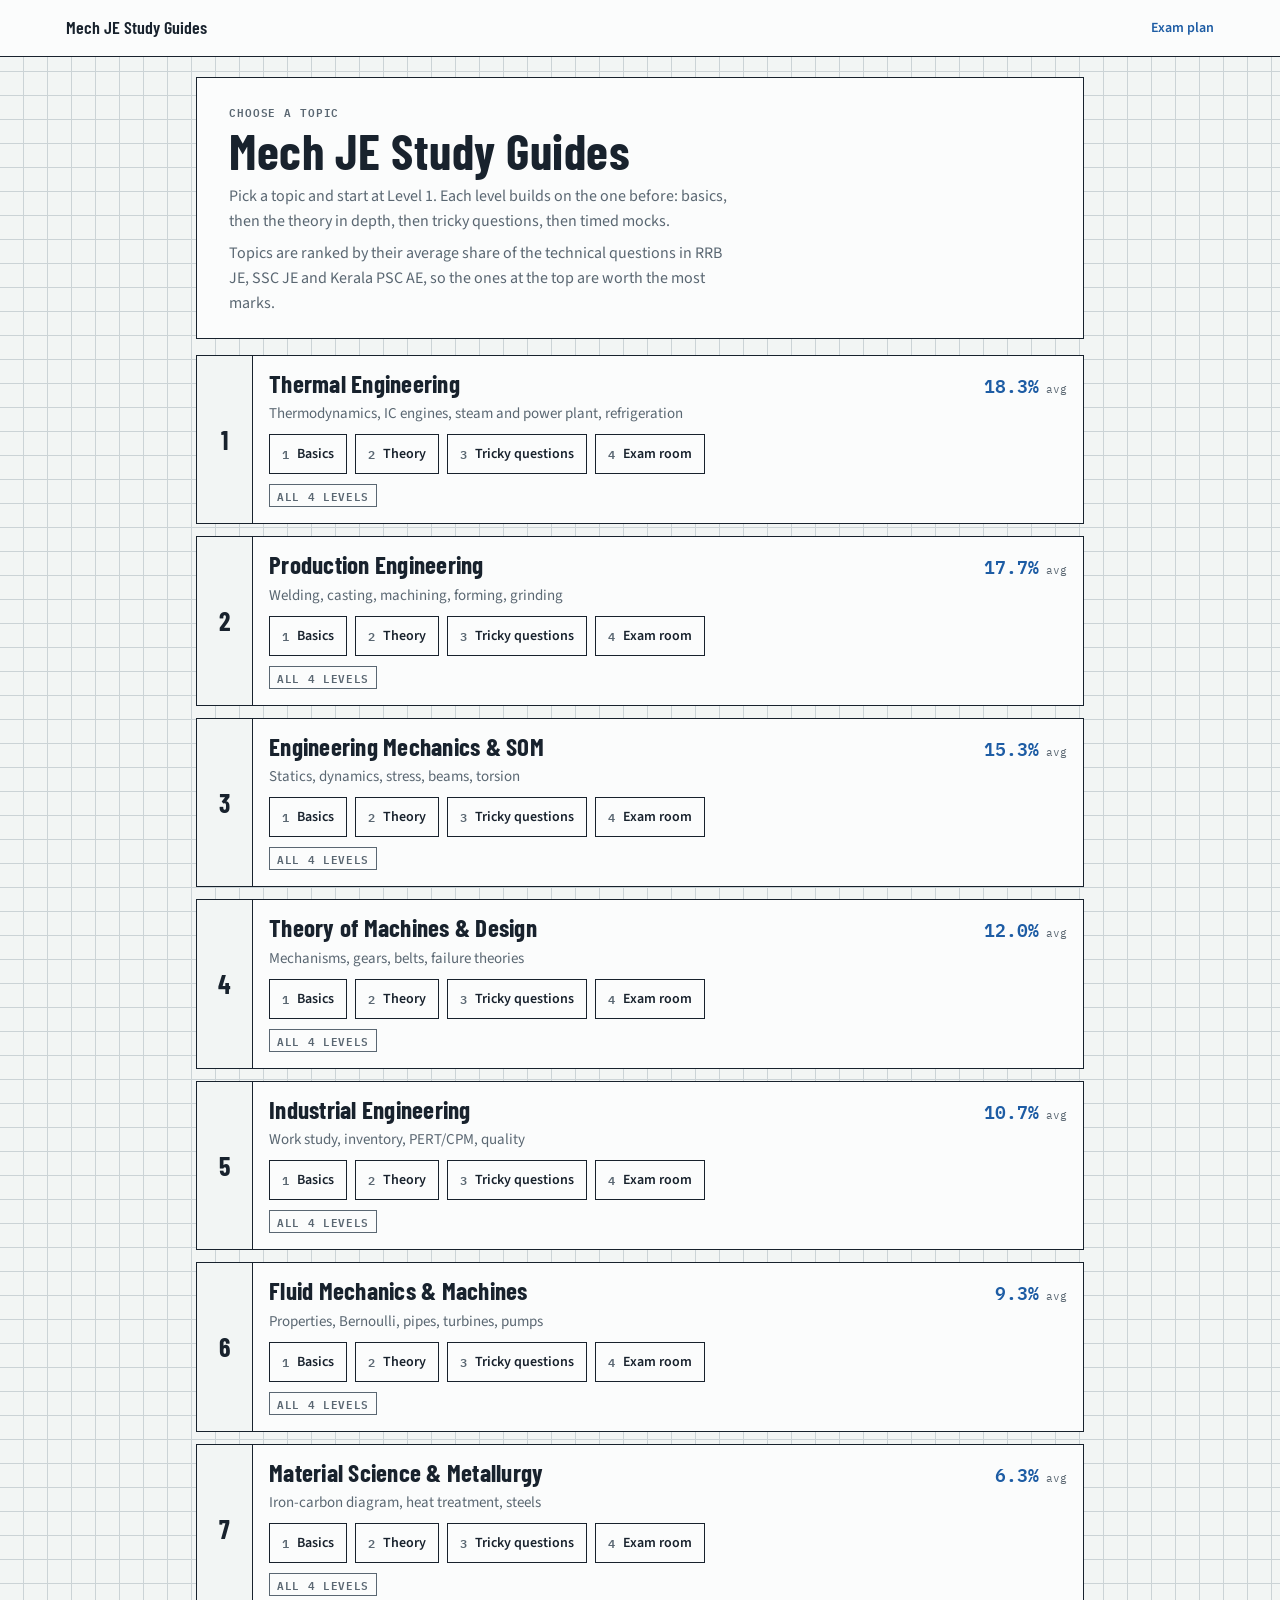
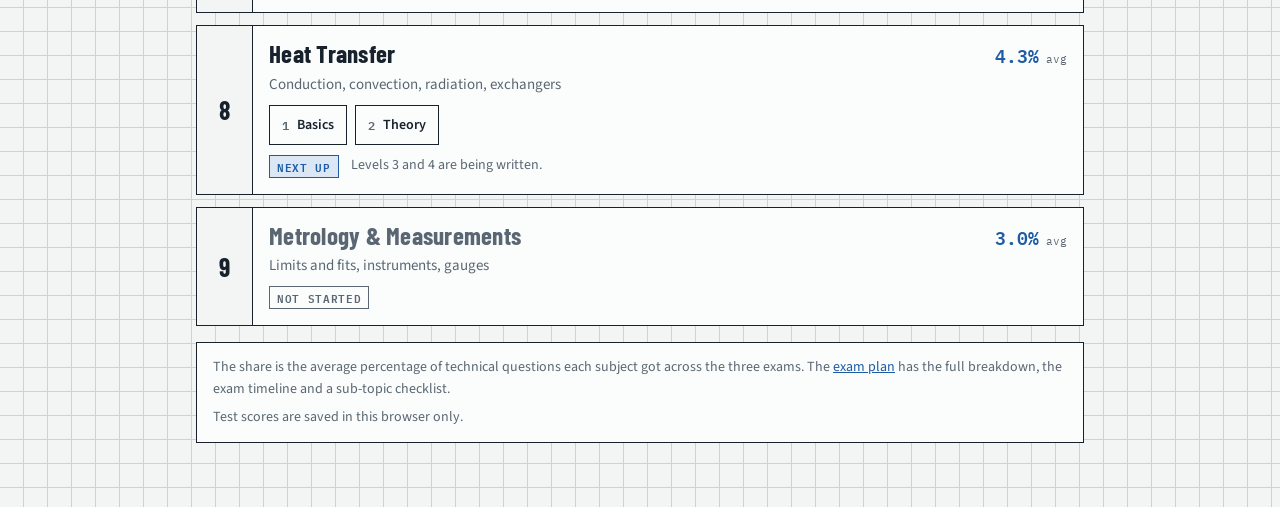
==== commit a19f0096: "Add Heat Transfer Level 2: Theory Deep Dive Ten topics, each with a picture, twisted points, worked " ====
--- a/index.html
+++ b/index.html
@@ -165,8 +165,9 @@
         <p class="what">Conduction, convection, radiation, exchangers</p>
         <div class="lv">
           <a href="heat-transfer/"><b>1</b>Basics</a>
-        </div>
-        <div class="state"><span class="badge next">Next up</span>Level 2 is being written.<span class="prog" data-progress="heat-transfer/" hidden></span></div>
+          <a href="heat-transfer/level-2/"><b>2</b>Theory</a>
+        </div>
+        <div class="state"><span class="badge next">Next up</span>Levels 3 and 4 are being written.<span class="prog" data-progress="heat-transfer/" hidden></span></div>
       </div>
     </li>
     <li class="sheet topic todo">
